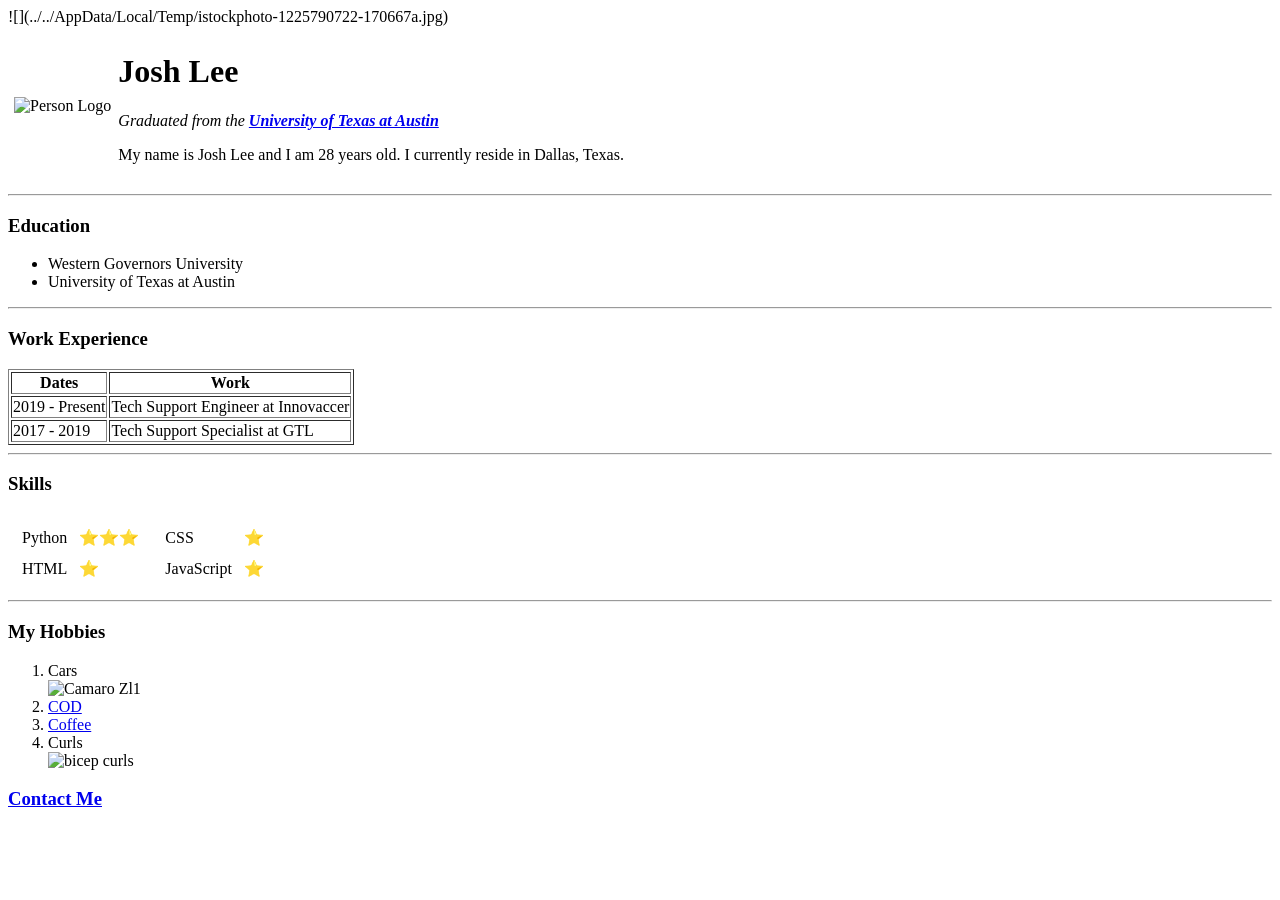
==== index.html @ 7236fbd6 "initial CV website files" ====
<!DOCTYPE html>
<html lang="en">
    <head>
        <meta charset="UTF-8">
        <title>Josh's Personal Website</title>![](../../AppData/Local/Temp/istockphoto-1225790722-170667a.jpg)
    </head>

    <body>
        <table cellspacing="5">
            <tr>
                <td><img src="https://media.istockphoto.com/vectors/user-profile-icon-vector-avatar-portrait-symbol-flat-shape-person-vector-id1225790722?k=20&m=1225790722&s=170667a&w=0&h=PKEJbZjE1vMxhiItfGeLCQFX8yNQdnNXaBH56pHZ0s8="
                        alt="Person Logo"
                        width="200"
                        height="200"</td>
                <td><h1>Josh Lee</h1>
                        <p>
                            <em>Graduated from the <strong><a href="https://www.utexas.edu/">University of Texas at Austin</a></strong></em>
                        </p>
                        <p>
                            My name is Josh Lee and I am 28 years old. I currently reside in Dallas, Texas.
                        </p></td>
            </tr>
        </table>
        <hr>

        <h3>Education</h3>
            <ul>
                <li>Western Governors University
                <li>University of Texas at Austin
            </ul>
        <hr>

        <h3>Work Experience</h3>
        <table border="1">
            <thead>
                <tr>
                    <th>Dates</th>
                    <th>Work</th>
                </tr>
            </thead>
            <tbody>

            </tbody>
            <tfoot>

            </tfoot>
            <tr>
                <td>2019 - Present</td>
                <td>Tech Support Engineer at Innovaccer</td>
            </tr>
            <tr>
                <td>2017 - 2019</td>
                <td>Tech Support Specialist at GTL</td>
            </tr>
        </table>
        <hr>

        <h3>Skills</h3>
        <table>
            <tr>
                <td>
                    <table cellspacing="10">
                        <tr>
                            <td>Python</td>
                            <td>⭐⭐⭐</td>
                        </tr>
                        <tr>
                            <td>HTML</td>
                            <td>⭐</td>
                        </tr>
                    </table>
                </td>
                <td>
                    <table cellspacing="10">
                        <tr>
                            <td>CSS</td>
                            <td>⭐</td>
                        </tr>
                        <tr>
                            <td>JavaScript</td>
                            <td>⭐</td>
                        </tr>
                    </table>
                </td>
            </tr>
        </table>
        <hr>

        <h3>My Hobbies</h3>
            <ol>
                <li>Cars</li>
                <img src="images/zl1.jpg"
                     alt="Camaro Zl1"
                     width="700"
                     height="400">
                <li><a href="https://www.callofduty.com/warzone">COD</a></li>
                <li><a href="https://en.wikipedia.org/wiki/Coffee">Coffee</a></li>
                <li>Curls</li>
                <img src="https://s3.amazonaws.com/prod.skimble/assets/2287282/image_iphone.jpg"
                     alt="bicep curls"
                     width="400"
                     height="400">
            </ol>
        <h3><a href="contact.html">Contact Me</a></h3>
    </body>
</html>
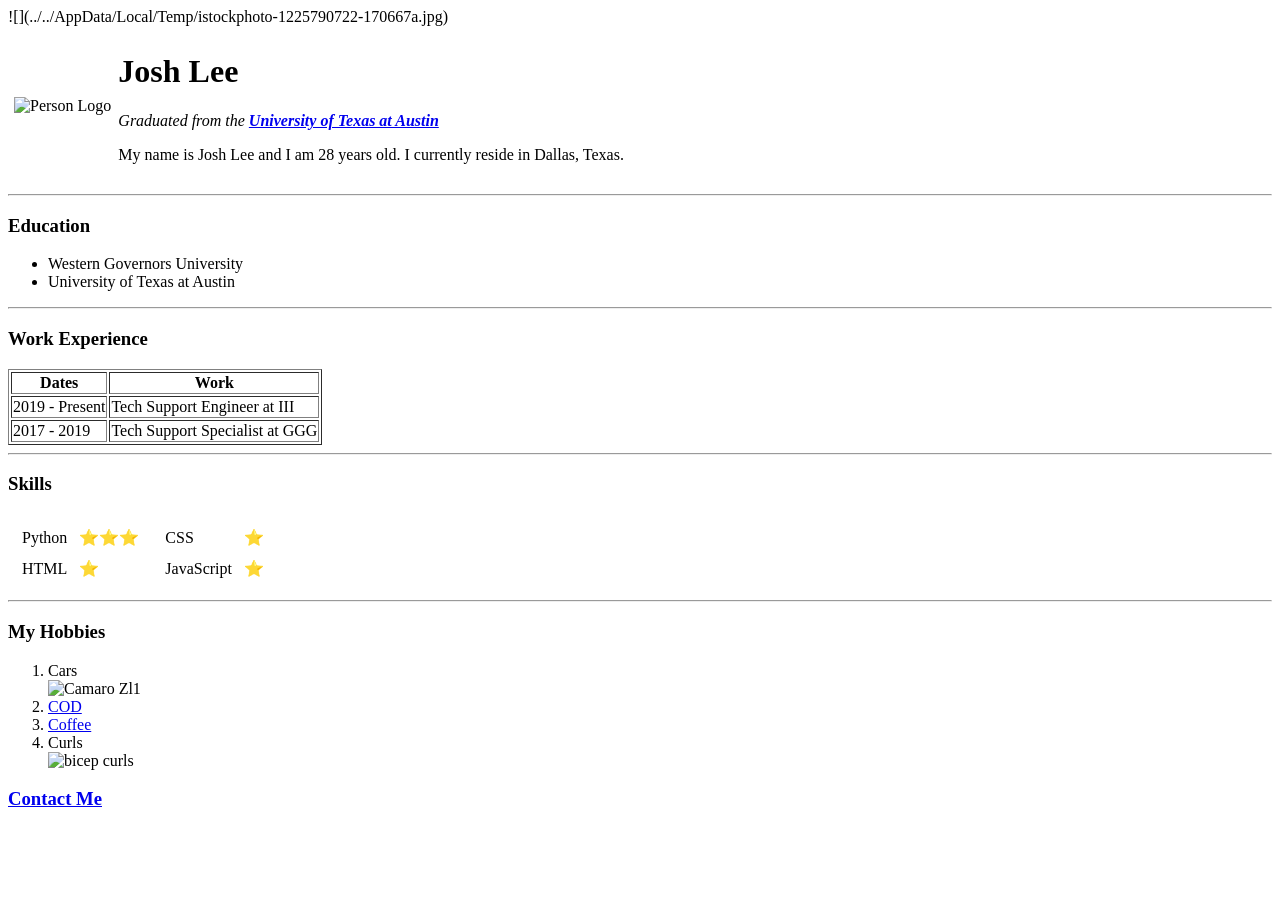
==== commit 452c3149: "Update index.html" ====
--- a/index.html
+++ b/index.html
@@ -46,11 +46,11 @@
             </tfoot>
             <tr>
                 <td>2019 - Present</td>
-                <td>Tech Support Engineer at Innovaccer</td>
+                <td>Tech Support Engineer at III</td>
             </tr>
             <tr>
                 <td>2017 - 2019</td>
-                <td>Tech Support Specialist at GTL</td>
+                <td>Tech Support Specialist at GGG</td>
             </tr>
         </table>
         <hr>
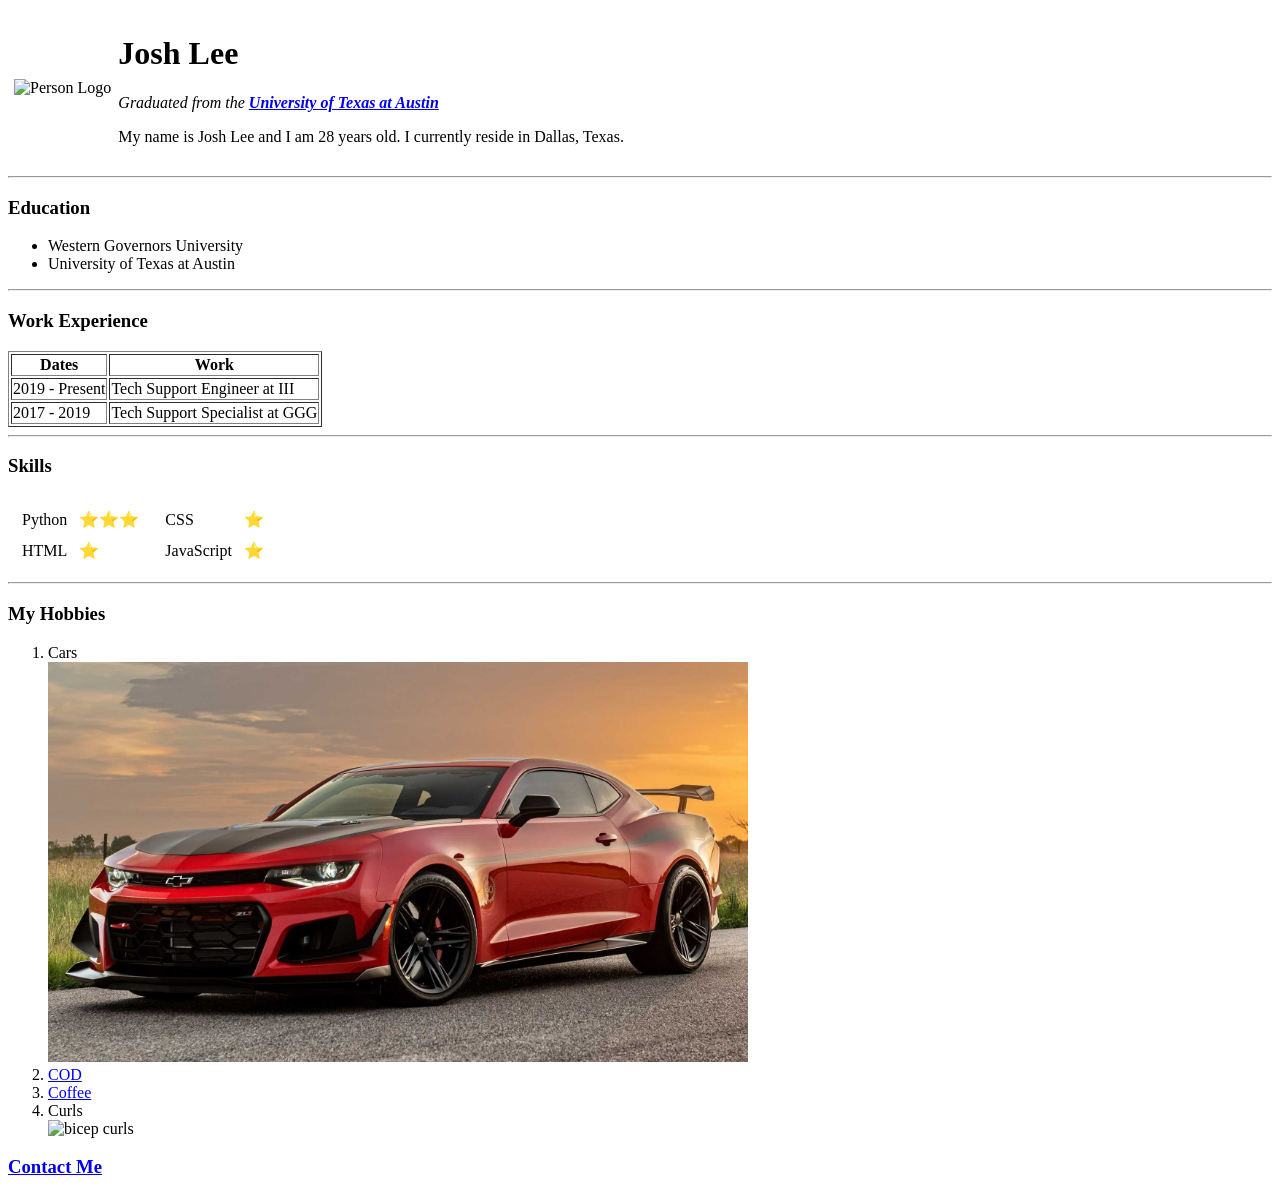
==== commit 6207ac2f: "Update index.html" ====
--- a/index.html
+++ b/index.html
@@ -2,7 +2,7 @@
 <html lang="en">
     <head>
         <meta charset="UTF-8">
-        <title>Josh's Personal Website</title>![](../../AppData/Local/Temp/istockphoto-1225790722-170667a.jpg)
+        <title>Josh's Personal Website</title>
     </head>
 
     <body>
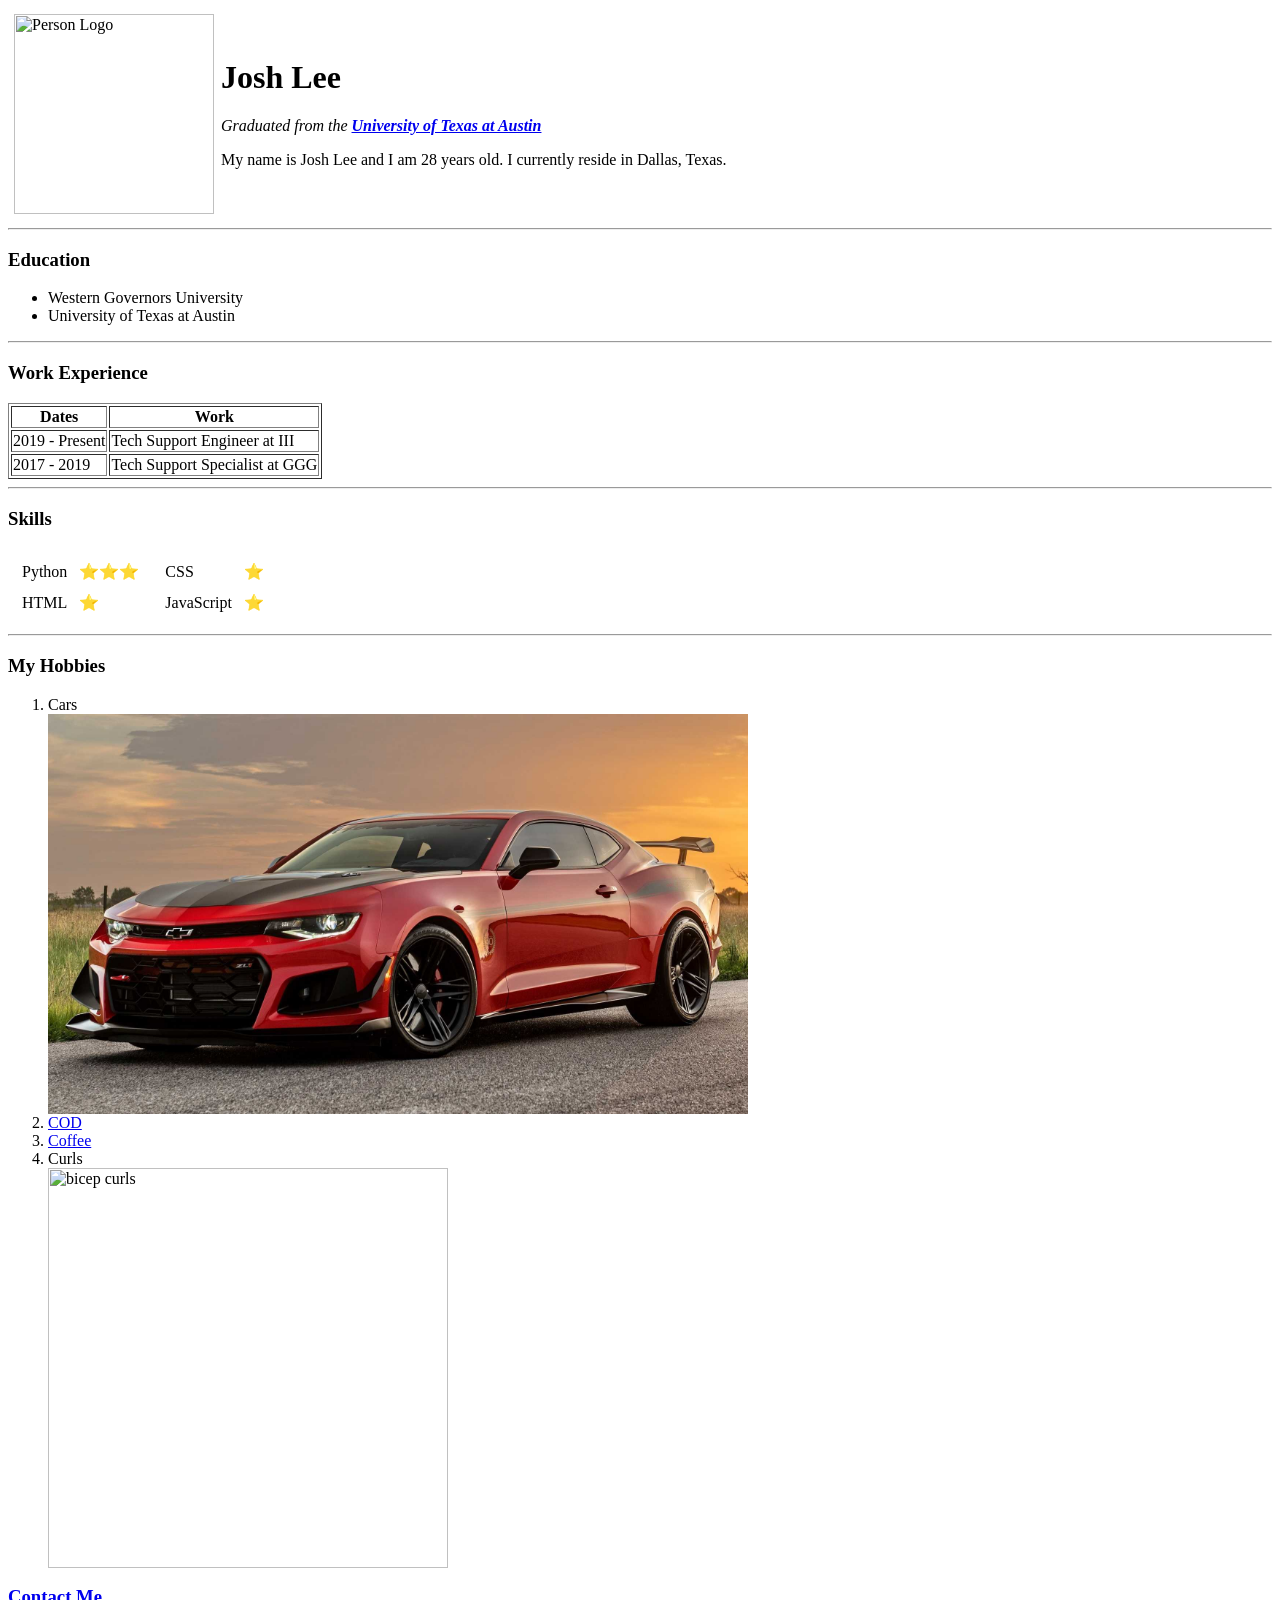
==== commit 39a14471: "Update index.html" ====
--- a/index.html
+++ b/index.html
@@ -1,4 +1,4 @@
-<!DOCTYPE html>
+
 <html lang="en">
     <head>
         <meta charset="UTF-8">
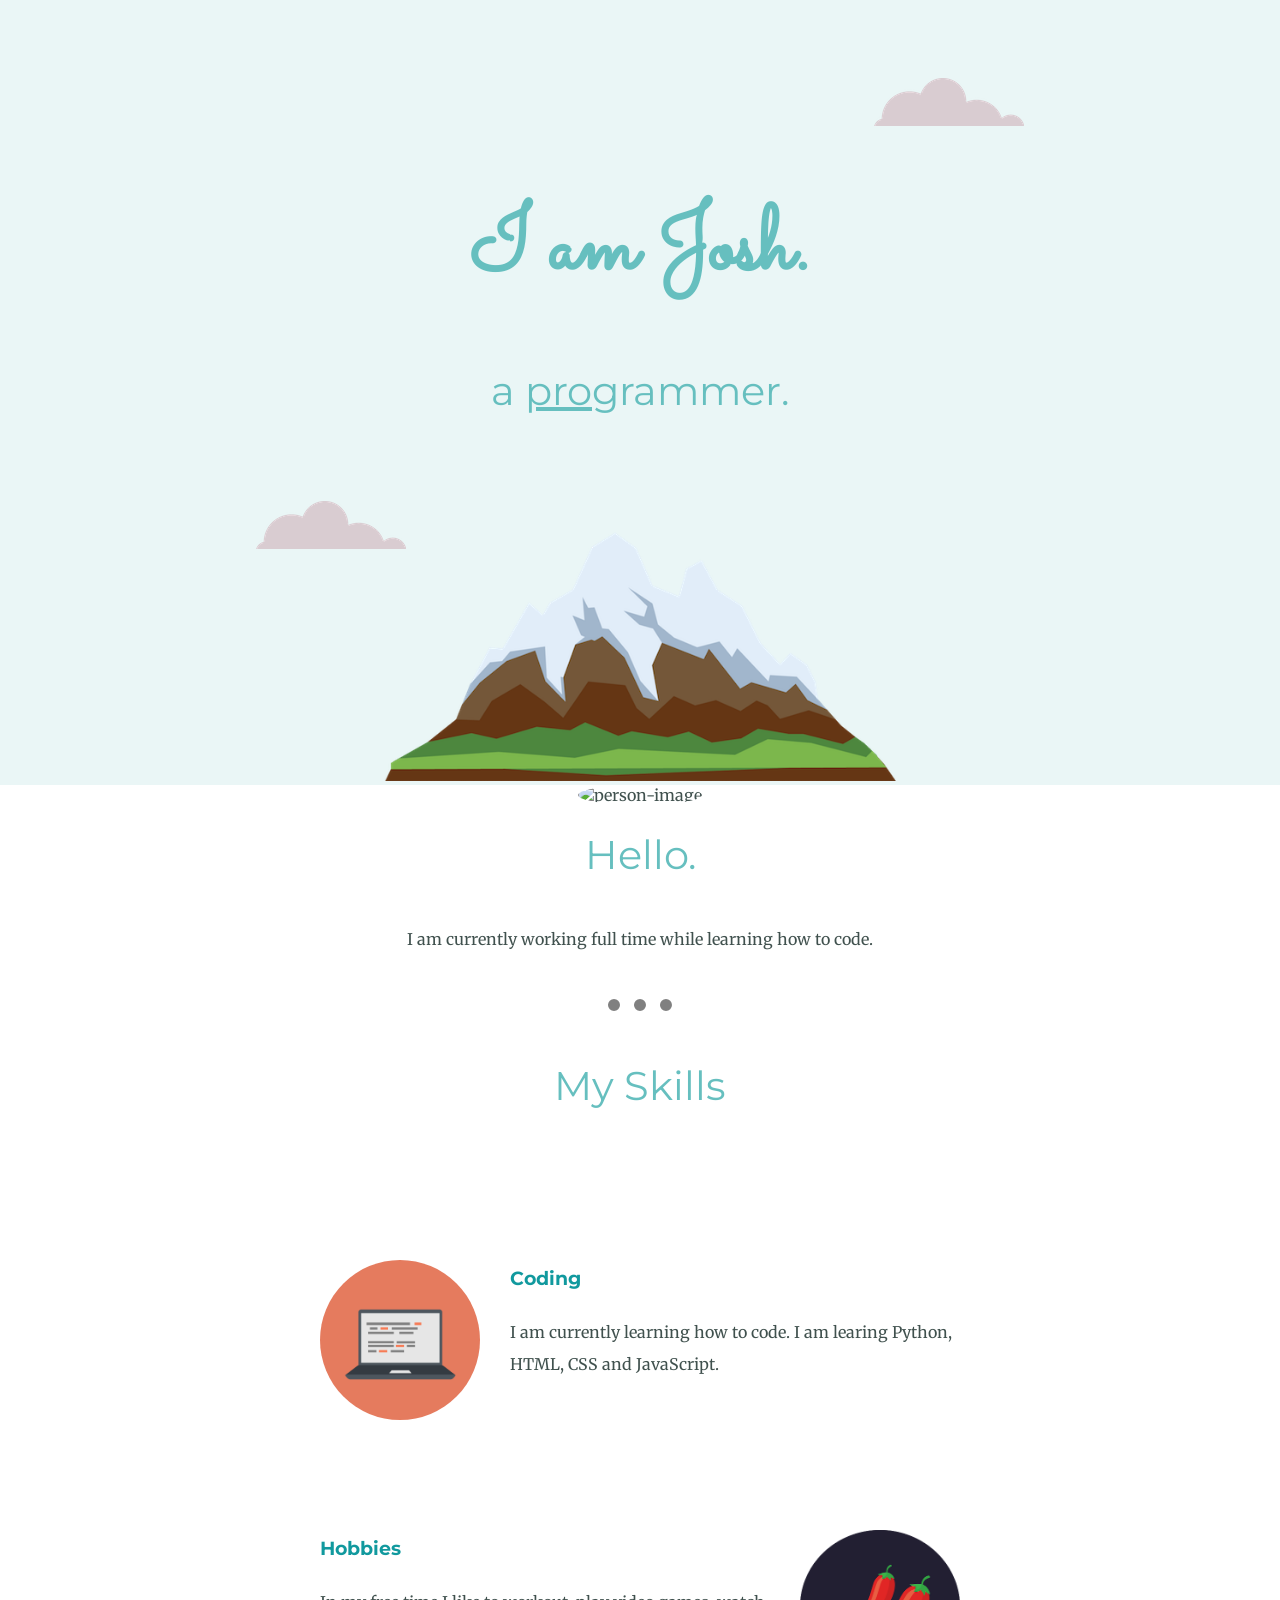
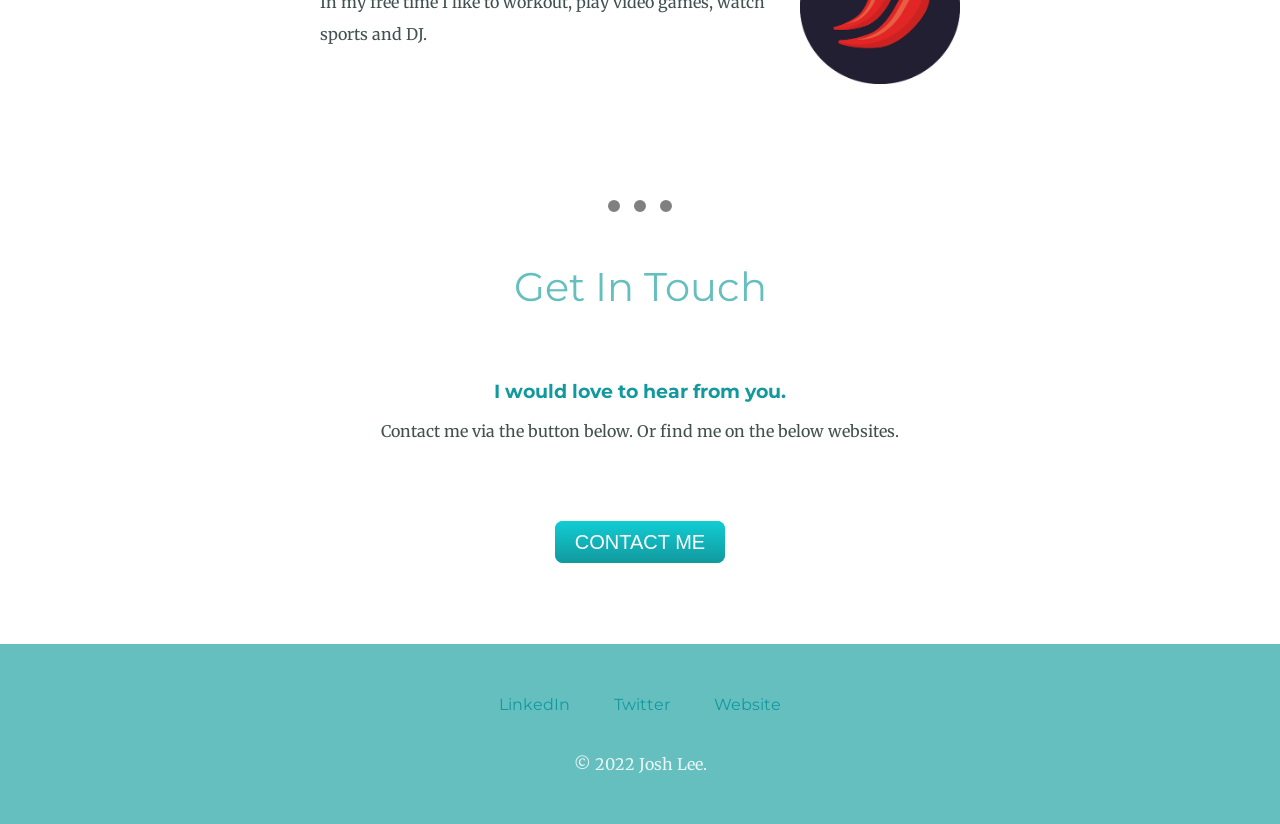
==== commit a3b2035a: "Add files via upload Initial upload" ====
--- a/index.html
+++ b/index.html
@@ -1,112 +1,83 @@
+<!DOCTYPE html>
+<html lang="en">
+  <head>
+    <meta charset="UTF-8" />
+    <meta http-equiv="X-UA-Compatible" content="IE=edge" />
+    <meta name="viewport" content="width=device-width, initial-scale=1.0" />
+    <link rel="stylesheet" href="css/styles.css" />
+    <link rel="icon" href="images/favicon.ico" />
+    <link rel="preconnect" href="https://fonts.googleapis.com" />
+    <link rel="preconnect" href="https://fonts.gstatic.com" crossorigin />
+    <link
+      href="https://fonts.googleapis.com/css2?family=Merriweather&family=Montserrat&family=Sacramento&display=swap"
+      rel="stylesheet"
+    />
+    <title>Josh Lee</title>
+  </head>
+  <body>
+    <div class="top-container">
+      <img class="top-cloud" src="images/cloud.png" alt="cloud-img" />
+      <h1>I am Josh.</h1>
+      <h2>a <span class="pro">pro</span>grammer.</h2>
+      <img class="bottom-cloud" src="images/cloud.png" alt="cloud-img" />
+      <img class="mountain-image" src="images/mountain.png" alt="mountain-img" />
+    </div>
+    <div class="middle-container">
+      <div class="profile">
+        <img
+          class="person-image"
+          src="https://media.istockphoto.com/vectors/user-avatar-profile-icon-black-vector-illustration-vector-id1209654046?k=20&m=1209654046&s=612x612&w=0&h=Atw7VdjWG8KgyST8AXXJdmBkzn0lvgqyWod9vTb2XoE="
+          alt="person-image"
+        />
+        <h2>Hello.</h2>
+        <p class="intro-paragraph">
+          I am currently working full time while learning how to code.
+        </p>
+      </div>
+      <hr />
+      <div class="skills">
+        <h2>My Skills</h2>
+        <div class="skill-row">
+          <img
+            class="computer-image"
+            src="images/computer.png"
+            alt="computer-image"
+          />
+          <h3>Coding</h3>
+          <p class="code-skill-desc">
+            I am currently learning how to code. I am learing Python, HTML, CSS
+            and JavaScript.
+          </p>
+        </div>
+        <div class="skill-row">
+          <img
+            class="chillies-image"
+            src="images/chillies.png"
+            alt="chillies-image"
+          />
+          <h3>Hobbies</h3>
+          <p class="hobbies-desc">
+            In my free time I like to workout, play video games, watch sports
+            and DJ.
+          </p>
+        </div>
+      </div>
+      <hr />
+      <div class="contact-me">
+        <h2>Get In Touch</h2>
+        <h3>I would love to hear from you.</h3>
+        <p class="contact-paragraph">
+          Contact me via the button below. Or find me on the below websites.
+        </p>
+        <a class="btn" href="mailto:name@email.com">CONTACT ME</a>
+      </div>
+    </div>
 
-<html lang="en">
-    <head>
-        <meta charset="UTF-8">
-        <title>Josh's Personal Website</title>
-    </head>
-
-    <body>
-        <table cellspacing="5">
-            <tr>
-                <td><img src="https://media.istockphoto.com/vectors/user-profile-icon-vector-avatar-portrait-symbol-flat-shape-person-vector-id1225790722?k=20&m=1225790722&s=170667a&w=0&h=PKEJbZjE1vMxhiItfGeLCQFX8yNQdnNXaBH56pHZ0s8="
-                        alt="Person Logo"
-                        width="200"
-                        height="200"</td>
-                <td><h1>Josh Lee</h1>
-                        <p>
-                            <em>Graduated from the <strong><a href="https://www.utexas.edu/">University of Texas at Austin</a></strong></em>
-                        </p>
-                        <p>
-                            My name is Josh Lee and I am 28 years old. I currently reside in Dallas, Texas.
-                        </p></td>
-            </tr>
-        </table>
-        <hr>
-
-        <h3>Education</h3>
-            <ul>
-                <li>Western Governors University
-                <li>University of Texas at Austin
-            </ul>
-        <hr>
-
-        <h3>Work Experience</h3>
-        <table border="1">
-            <thead>
-                <tr>
-                    <th>Dates</th>
-                    <th>Work</th>
-                </tr>
-            </thead>
-            <tbody>
-
-            </tbody>
-            <tfoot>
-
-            </tfoot>
-            <tr>
-                <td>2019 - Present</td>
-                <td>Tech Support Engineer at III</td>
-            </tr>
-            <tr>
-                <td>2017 - 2019</td>
-                <td>Tech Support Specialist at GGG</td>
-            </tr>
-        </table>
-        <hr>
-
-        <h3>Skills</h3>
-        <table>
-            <tr>
-                <td>
-                    <table cellspacing="10">
-                        <tr>
-                            <td>Python</td>
-                            <td>⭐⭐⭐</td>
-                        </tr>
-                        <tr>
-                            <td>HTML</td>
-                            <td>⭐</td>
-                        </tr>
-                    </table>
-                </td>
-                <td>
-                    <table cellspacing="10">
-                        <tr>
-                            <td>CSS</td>
-                            <td>⭐</td>
-                        </tr>
-                        <tr>
-                            <td>JavaScript</td>
-                            <td>⭐</td>
-                        </tr>
-                    </table>
-                </td>
-            </tr>
-        </table>
-        <hr>
-
-        <h3>My Hobbies</h3>
-            <ol>
-                <li>Cars</li>
-                <img src="images/zl1.jpg"
-                     alt="Camaro Zl1"
-                     width="700"
-                     height="400">
-                <li><a href="https://www.callofduty.com/warzone">COD</a></li>
-                <li><a href="https://en.wikipedia.org/wiki/Coffee">Coffee</a></li>
-                <li>Curls</li>
-                <img src="https://s3.amazonaws.com/prod.skimble/assets/2287282/image_iphone.jpg"
-                     alt="bicep curls"
-                     width="400"
-                     height="400">
-            </ol>
-        <h3><a href="contact.html">Contact Me</a></h3>
-    </body>
+    <div class="bottom-container">
+      <a class="footer-link" href="https://www.linkedin.com/">LinkedIn</a>
+      <a class="footer-link" href="https://twitter.com/">Twitter</a>
+      <a class="footer-link" href="https://www.appbrewery.co/">Website</a>
+      <p class="trademark">© 2022 Josh Lee.</p>
+    </div>
+  </body>
 </html>
-
-
-
-
-
-
--- a/css/styles.css
+++ b/css/styles.css
@@ -0,0 +1,162 @@
+body {
+  color: #40514e;
+  font-family: "Merriweather", serif;
+  margin: 0;
+  text-align: center;
+}
+
+h1 {
+  color: #66bfbf;
+  font-family: "Sacramento", cursive;
+  font-size: 5.625rem;
+  line-height: 2;
+  margin: 50px auto 0 auto;
+  width: 50%;
+}
+
+h2 {
+  color: #66bfbf;
+  font-family: "Montserrat", sans-serif;
+  font-size: 2.5rem;
+  font-weight: normal;
+  margin: auto;
+  padding: 25px 0 50px;
+}
+
+h3 {
+  color: #11999e;
+  font-family: "Montserrat", sans-serif;
+}
+
+a {
+  color: #11999e;
+  font-family: "Montserrat", sans-serif;
+  text-decoration: none;
+}
+
+a:hover {
+  color: #eaf6f6;
+}
+
+hr {
+  border-color: grey;
+  border-style: dotted none none;
+  border-width: 12px;
+  margin: 50px auto 25px;
+  width: 5%;
+}
+
+.top-container {
+  background-color: #eaf6f6;
+  padding-top: 111px;
+  position: relative;
+}
+
+.middle-container {
+  margin-bottom: 90px;
+}
+
+.bottom-container {
+  background-color: #66bfbf;
+  padding: 50px 0;
+}
+
+.pro {
+  text-decoration: underline;
+}
+
+.contact-paragraph {
+  margin-bottom: 90px;
+}
+
+.intro-paragraph {
+  margin: auto;
+  width: 50%;
+}
+
+.contact-me {
+  margin: auto;
+  width: 50%;
+}
+
+.bottom-cloud {
+  bottom: 30%;
+  left: 20%;
+  position: absolute;
+}
+
+.top-cloud {
+  position: absolute;
+  right: 20%;
+  top: 10%;
+}
+
+.mountain-image {
+  padding-top: 10px;
+  width: 40%;
+}
+
+.person-image {
+  border-radius: 100%;
+  height: 15%;
+  width: 15%;
+}
+
+.skill-row {
+  line-height: 2;
+  margin: 100px auto 150px;
+  text-align: left;
+  width: 50%;
+}
+
+.computer-image {
+  border-radius: 100%;
+  float: left;
+  height: 25%;
+  margin-right: 30px;
+  width: 25%;
+}
+
+.chillies-image {
+  float: right;
+  height: 25%;
+  margin-left: 30px;
+  width: 25%;
+}
+
+.trademark {
+  color: #eaf6f6;
+  margin-bottom: 0;
+  margin-top: 40px;
+}
+
+.footer-link {
+  margin: 0 20px;
+}
+
+.btn {
+  background: #11cdd4;
+  background-image: -webkit-linear-gradient(top, #11cdd4, #11999e);
+  background-image: -moz-linear-gradient(top, #11cdd4, #11999e);
+  background-image: -ms-linear-gradient(top, #11cdd4, #11999e);
+  background-image: -o-linear-gradient(top, #11cdd4, #11999e);
+  background-image: linear-gradient(to bottom, #11cdd4, #11999e);
+  -webkit-border-radius: 8;
+  -moz-border-radius: 8;
+  border-radius: 8px;
+  color: #ffffff;
+  font-family: Arial;
+  font-size: 20px;
+  padding: 10px 20px 10px 20px;
+  text-decoration: none;
+}
+
+.btn:hover {
+  background: #30e3cb;
+  background-image: -webkit-linear-gradient(top, #30e3cb, #2bc4ad);
+  background-image: -moz-linear-gradient(top, #30e3cb, #2bc4ad);
+  background-image: -ms-linear-gradient(top, #30e3cb, #2bc4ad);
+  background-image: -o-linear-gradient(top, #30e3cb, #2bc4ad);
+  background-image: linear-gradient(to bottom, #30e3cb, #2bc4ad);
+  text-decoration: none;
+}
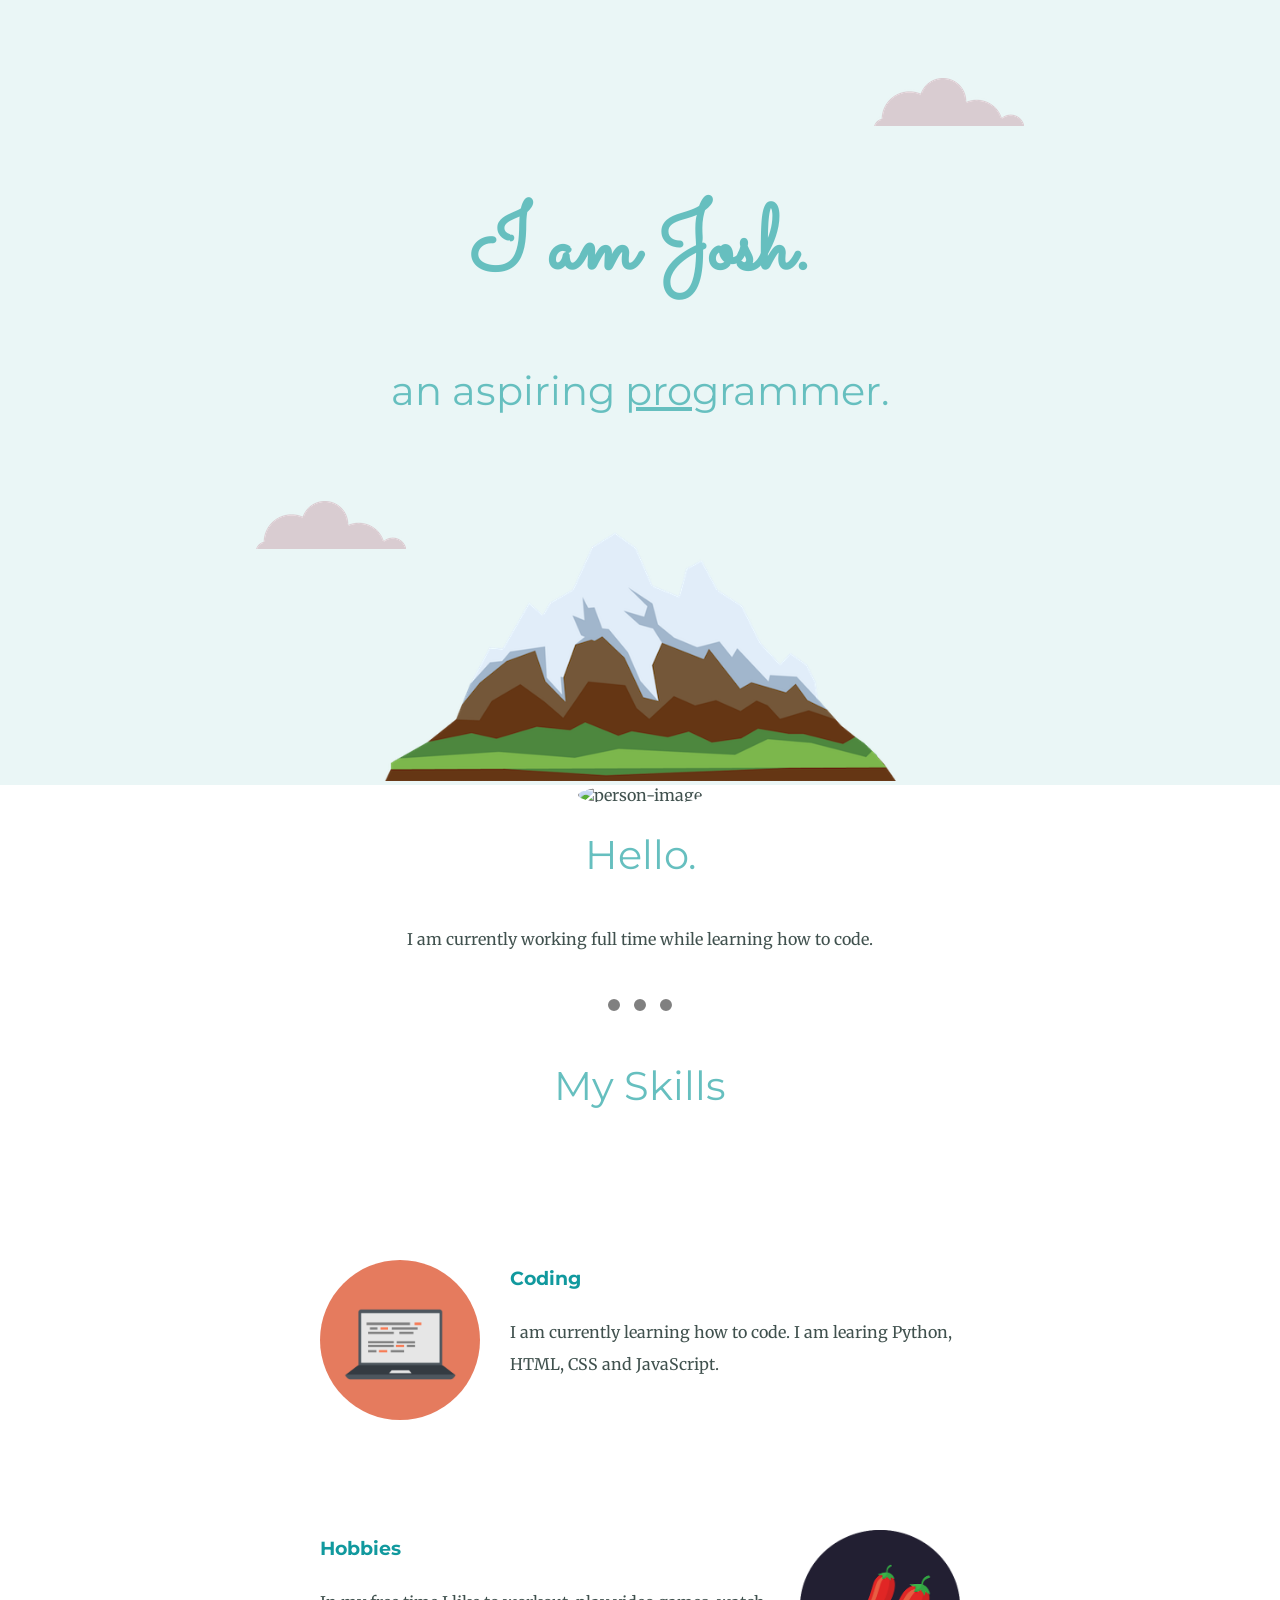
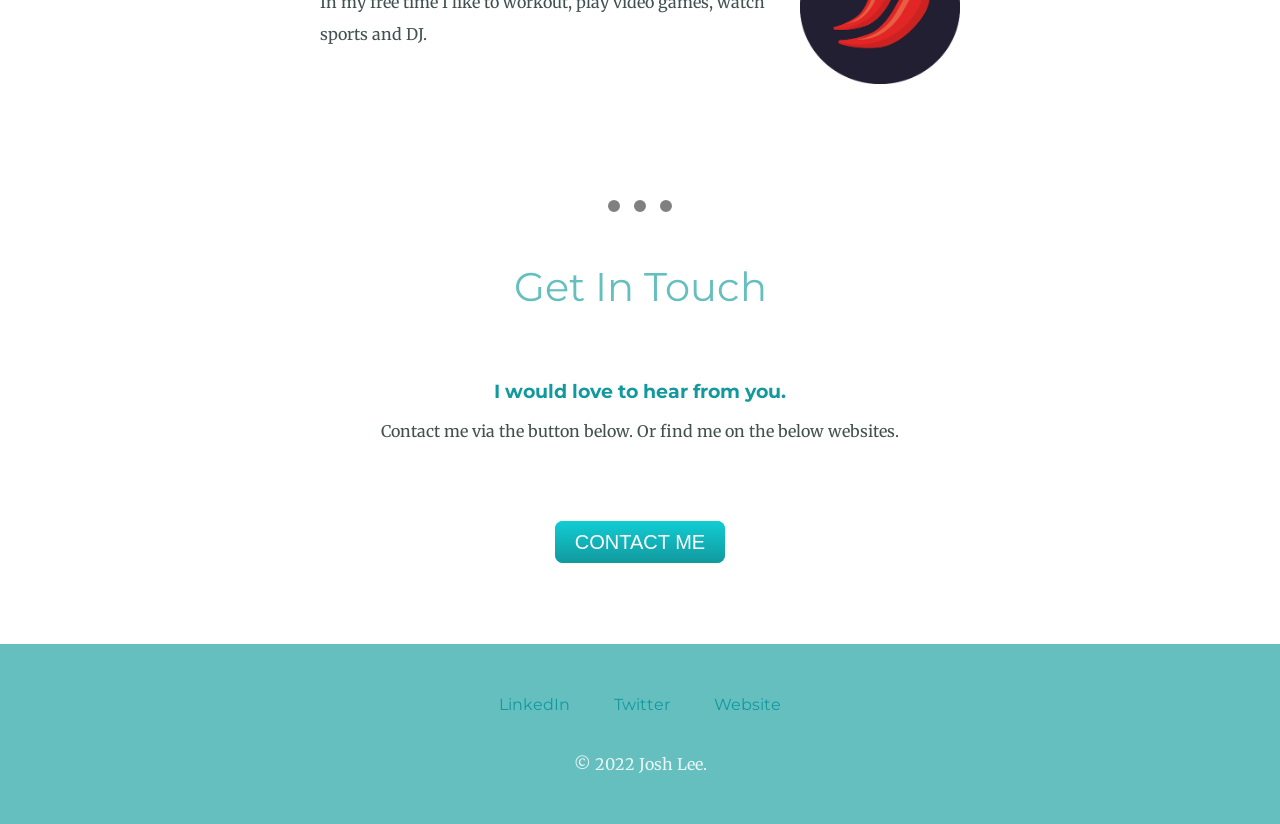
==== commit 50ed0387: "updating top container h2" ====
--- a/index.html
+++ b/index.html
@@ -12,13 +12,13 @@
       href="https://fonts.googleapis.com/css2?family=Merriweather&family=Montserrat&family=Sacramento&display=swap"
       rel="stylesheet"
     />
-    <title>Josh Lee</title>
+    <title>Josh Lee's Resume</title>
   </head>
   <body>
     <div class="top-container">
       <img class="top-cloud" src="images/cloud.png" alt="cloud-img" />
       <h1>I am Josh.</h1>
-      <h2>a <span class="pro">pro</span>grammer.</h2>
+      <h2>an aspiring <span class="pro">pro</span>grammer.</h2>
       <img class="bottom-cloud" src="images/cloud.png" alt="cloud-img" />
       <img class="mountain-image" src="images/mountain.png" alt="mountain-img" />
     </div>
